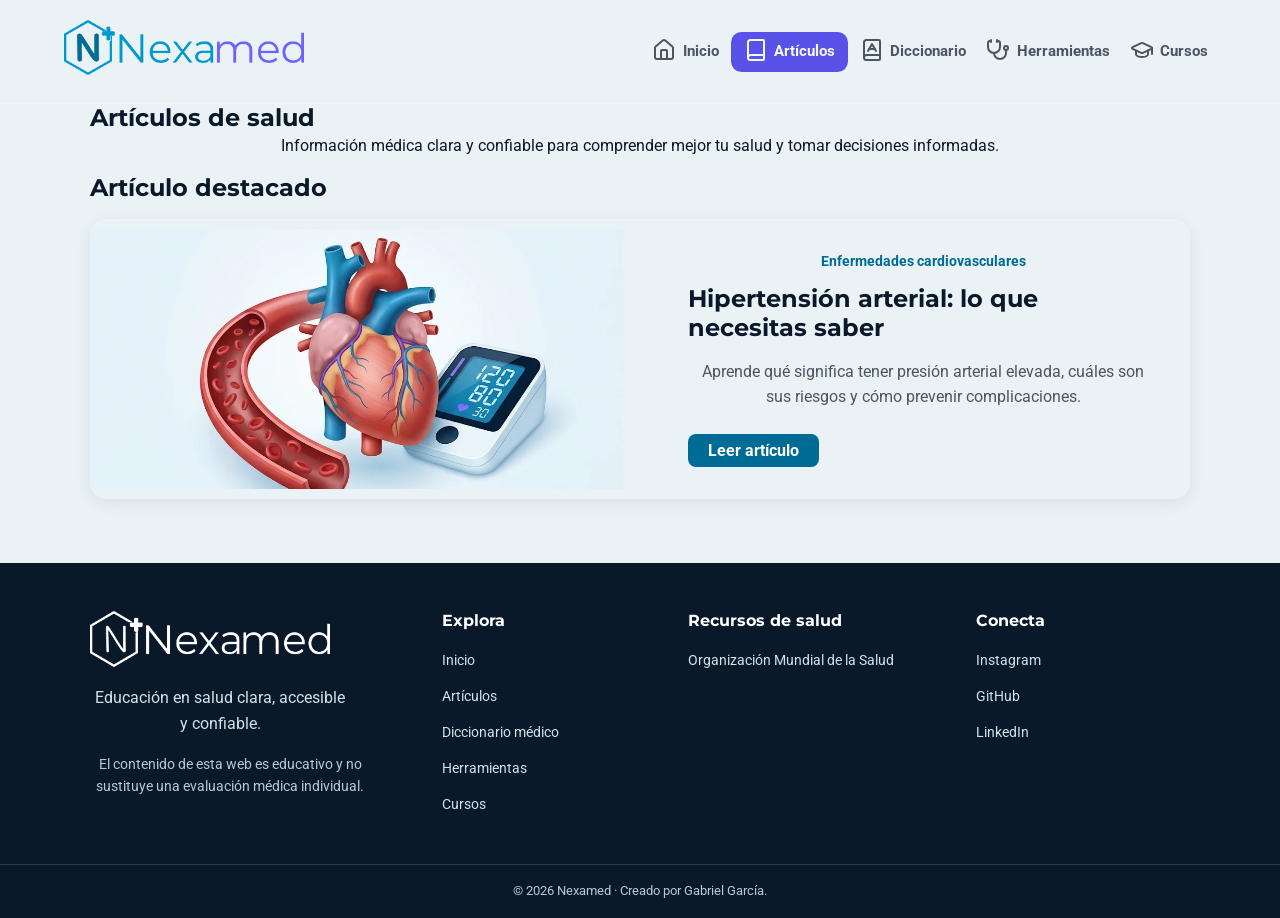
==== src/articulos.html @ eca6ac07 "feat: crear estructura inicial de pagina de articulos" ====
<!DOCTYPE html>
<html lang="es">
<head>
    <meta charset="UTF-8">
    <meta name="viewport" content="width=device-width, initial-scale=1.0">
    <title>Artículos | Nexamed</title>
    <meta name="description" content="Artículos de educación en salud basados en evidencia científica.">
    <link rel="icon" href="imagenes/Nexamed-favicon.svg" type="image/svg+xml">
    <link rel="stylesheet" href="css/estilos.css">
</head>
<body>
    <header class="cabecera">
    <a class="marca" href="../index.html" aria-label="Nexamed Edu, página de inicio">
      <img src="imagenes/Nexamed-logo.png" alt="Nexamed Logo">
    </a>

    <nav class="navegacion" id="menu__principal" aria-label="navegación principal">

      <a class="navegacion__enlace" href="../index.html">
        <span class="navegacion__icono" aria-hidden="true">
          <svg xmlns="http://www.w3.org/2000/svg" width="24" height="24" viewBox="0 0 24 24" fill="none" stroke="currentColor" stroke-width="2" stroke-linecap="round" stroke-linejoin="round" class="lucide lucide-house preview-icon"><path d="M15 21v-8a1 1 0 0 0-1-1h-4a1 1 0 0 0-1 1v8"/><path d="M3 10a2 2 0 0 1 .709-1.528l7-6a2 2 0 0 1 2.582 0l7 6A2 2 0 0 1 21 10v9a2 2 0 0 1-2 2H5a2 2 0 0 1-2-2z"/></svg>
        </span>
        <span>Inicio</span>
      </a>

      <a class="navegacion__enlace" href="articulos.html" aria-current="page">
        <span class="navegacion__icono" aria-hidden="true"><svg xmlns="http://www.w3.org/2000/svg" width="24" height="24" viewBox="0 0 24 24" fill="none" stroke="currentColor" stroke-width="2" stroke-linecap="round" stroke-linejoin="round" class="lucide lucide-book preview-icon"><path d="M4 19.5v-15A2.5 2.5 0 0 1 6.5 2H19a1 1 0 0 1 1 1v18a1 1 0 0 1-1 1H6.5a1 1 0 0 1 0-5H20"/></svg></span>
        <span>Artículos</span>
      </a>

      <a class="navegacion__enlace" href="#">
        <span class="navegacion__icono" aria-hidden="true">
          <svg xmlns="http://www.w3.org/2000/svg" width="24" height="24" viewBox="0 0 24 24" fill="none" stroke="currentColor" stroke-width="2" stroke-linecap="round" stroke-linejoin="round" class="lucide lucide-book-a preview-icon"><path d="M4 19.5v-15A2.5 2.5 0 0 1 6.5 2H19a1 1 0 0 1 1 1v18a1 1 0 0 1-1 1H6.5a1 1 0 0 1 0-5H20"/><path d="m8 13 4-7 4 7"/><path d="M9.1 11h5.7"/></svg>
        </span>
        <span>Diccionario</span>
      </a>

      <a class="navegacion__enlace" href="#">
        <span class="navegacion__icono" aria-hidden="true">
          <svg xmlns="http://www.w3.org/2000/svg" width="24" height="24" viewBox="0 0 24 24" fill="none" stroke="currentColor" stroke-width="2" stroke-linecap="round" stroke-linejoin="round" class="lucide lucide-stethoscope preview-icon"><path d="M11 2v2"/><path d="M5 2v2"/><path d="M5 3H4a2 2 0 0 0-2 2v4a6 6 0 0 0 12 0V5a2 2 0 0 0-2-2h-1"/><path d="M8 15a6 6 0 0 0 12 0v-3"/><circle cx="20" cy="10" r="2"/></svg>
        </span>
        <span>Herramientas</span>
      </a>

      <a class="navegacion__enlace" href="#">
        <span class="navegacion__icono" aria-hidden="true">
          <svg xmlns="http://www.w3.org/2000/svg" width="24" height="24" viewBox="0 0 24 24" fill="none" stroke="currentColor" stroke-width="2" stroke-linecap="round" stroke-linejoin="round" class="lucide lucide-graduation-cap preview-icon"><path d="M21.42 10.922a1 1 0 0 0-.019-1.838L12.83 5.18a2 2 0 0 0-1.66 0L2.6 9.08a1 1 0 0 0 0 1.832l8.57 3.908a2 2 0 0 0 1.66 0z"/><path d="M22 10v6"/><path d="M6 12.5V16a6 3 0 0 0 12 0v-3.5"/></svg>
        </span>
        <span>Cursos</span>
      </a>

    </nav>

    <button class="menu__toggle" type="button" aria-label="Abrir menú de navegación" aria-expanded="false" aria-controls="menu__principal">
      <svg
    xmlns="http://www.w3.org/2000/svg"
    width="28"
    height="28"
    viewBox="0 0 24 24"
    fill="none"
    stroke="currentColor"
    stroke-width="2"
    stroke-linecap="round"
    stroke-linejoin="round"
    aria-hidden="true"
  >
    <path d="M4 6h16M4 12h16M4 18h16"/>
  </svg>
    </button>
  </header>

    <main class="contenido">
        
        <section class="articulos__presentacion" aria-labelledby="titulo__articulos">
            <h1 id="titulo__principal">Artículos de salud</h1>
            <p>Información médica clara y confiable para comprender mejor tu salud y tomar decisiones informadas.</p>
        </section>

        <section class="articulos__destacados" aria-labelledby="titulo__destacados">
            <h2 id="titulo__destacados">Artículo destacado</h2>
            <article class="articulo__destacado">
                <img class="articulo__imagen" src="imagenes/hipertension-arterial.png" alt="Ilustración sobre la hipertension">
                <div class="articulo__informacion">
                    <p class="articulo__categoria">Enfermedades cardiovasculares</p>
                    <h3 class="articulo__titulo">Hipertensión arterial: lo que necesitas saber</h3>
                    <p class="articulo__descripcion">Aprende qué significa tener presión arterial elevada, cuáles son sus riesgos y cómo prevenir complicaciones.</p>
                    <a class="articulo__enlace" href="#">Leer artículo</a>
                </div>
            </article>
        </section>

    </main>

     <footer class="pie">
    <div class="pie__contenido">
      <section class="pie__marca">
        <a class="pie__logo" href="index.html">
          <img src="imagenes/Nexamed-logo-blanco1.png" alt="Nexamed Logo">
        </a>
        <p class="pie__descripcion">Educación en salud clara, accesible y confiable.</p>
        <p class="pie__aviso">El contenido de esta web es educativo y no sustituye una evaluación médica individual.</p>
      </section>
      
      <nav class="pie__columna" aria-label="Explorar Nexamed">
        <h2>Explora</h2>
        <ul>
          <li><a href="../index.html">Inicio</a></li>
          <li><a href="articulos.html">Artículos</a></li>
          <li><a href="#">Diccionario médico</a></li>
          <li><a href="#">Herramientas</a></li>
          <li><a href="#">Cursos</a></li>
        </ul>
      </nav>
      
      <section class="pie__columna">
        <h2>Recursos de salud</h2>
        <ul>
          <li><a href="#" target="_blank" rel="noopener noreferrer">Organización Mundial de la Salud</a></li>
        </ul>
      </section>
      
      <section class="pie__columna">
      <h2>Conecta</h2>
      <ul>
        <li>
          <a href="https://www.instagram.com/md_gabrielgarcia"
             target="_blank"
             rel="noopener noreferrer">
            Instagram
          </a>
        </li>
        <li>
          <a href="https://github.com/medgabrielgarcia-star/nexamed"
             target="_blank"
             rel="noopener noreferrer">
            GitHub
          </a>
        </li>
        <li>
          <a href="https://www.linkedin.com/in/gabriel-marcelo-garcia-villacis-51a0a8239"
             target="_blank"
             rel="noopener noreferrer">
            LinkedIn
          </a>
        </li>
      </ul>
    </section>
    </div>
    
      <div class="pie__inferior">
    <p>© 2026 Nexamed · Creado por Gabriel García.</p>
  </div>
  
  </footer>

    <script src="js/script.js" defer></script>
</body>
</html>
---- src/css/estilos.css ----
/* FUENTES DEL PROYECTO*/
@font-face{
  font-family: "Roboto";
  src: url("../fuentes/roboto-v51-latin-regular.woff2");
  font-weight: 400;
  font-style: normal;
  font-display: swap;
}

@font-face{
  font-family: "Roboto";
  src: url("../fuentes/roboto-v51-latin-700.woff2");
  font-weight: 700;
  font-style: normal;
  font-display: swap;
}

@font-face{
  font-family: "Montserrat";
  src: url("../fuentes/montserrat-v31-latin-600.woff2");
  font-weight: 600;
  font-style: normal;
  font-display: swap;
}

@font-face{
  font-family: "Montserrat";
  src: url("../fuentes/montserrat-v31-latin-700.woff2");
  font-weight: 700;
  font-style: normal;
  font-display: swap;
}

:root {
  /* MARCA */
  --azul-medico: #0099CC;
  --azul-accion: #006B94;
  --violeta: #6C63FF;
  --violeta-accion: #5A51E8;
  --coral: #E05A38;
  --coral-action: #c23E1E;

  /* NEUTROS */
  --azul-profundo: #0A1929;
  --negro: #111111;
  --gris-texto: #4A5560;
  --gris-claro: #F2F5F7;
  --blanco: #FFFFFF;

  /* ROLES(se usan en el resto del CSS) */
  --color-fondo: #EAF2F6;
  --color-superficie: #F5F8FA;
  --color-texto: var(--azul-profundo);
  --color-texto-secundario:var(--gris-texto);
  --color-enlace: var(--azul-accion);
  --color-borde: #D4E3EC;

  /* TIPOGRAFIA */
  --fuente-titulos: "Montserrat", system-ui, sans-serif;
  --fuente-texto: "Roboto", system-ui, sans-serif; 
}

/* BASE */
*, *::before, *::after{
  box-sizing: border-box;
  margin: 0;
}

body{
  font-family: var(--fuente-texto);
  color: var(--color-texto);
  background-color: var(--color-fondo);
  line-height: 1.6;
  min-width: 320px;
}

h1, h2, h3{
  font-family: var(--fuente-titulos);
  line-height: 1.2;
}

a{
  color: var(--color-enlace);
  text-decoration: none;
}

/* CABECERA */
.cabecera{
  display: flex;
  align-items: center;
  justify-content: space-between;
  gap: 2rem;
  padding: 1.25rem 5%;
  background-color: var(--color-fondo);
  border-bottom: 1px solid var(--gris-claro);
}

.marca img{
  width: 240px;
  height: auto;
}

.marca__nombre{
  font-family: var(--fuente-titulos);
  font-size: 1.5rem;
  font-weight: 700;
  letter-spacing: -0.04em;
}

.marca__nombre span{
  color: var(--azul-accion)
}

/* NAVEGACIÓN */
.navegacion{
  display: flex;
  align-items: center;
  justify-content: flex-end;
  gap: 0.25rem;
  min-width: 0;
}

.navegacion__enlace{
  display: flex;
  align-items: center;
  justify-content: center;
  gap: 0.4rem;
  padding-inline: 0.5rem;
  white-space: nowrap;
  border-radius: 0.65rem;
  color:var(--gris-texto);
  font-size: 0.95rem;
  font-weight: 700;
  transition: background-color 0.2s, color 0.2s;
}

.navegacion__enlace:hover, .navegacion__enlace[aria-current="page"] {
  color: var(--color-superficie);
  background-color: var(--violeta-accion);
  padding: 0.4rem 0.8rem;
}

.navegacion__icono{
  font-size: 1.2rem;
  line-height: 1;
}

/* MENU DESPEGABLE*/

.menu__toggle{
  display: none;
  padding: 0.5rem;
  color: var(--color-texto);
  background: transparent;
  border: none;
  border-radius: 8px;
  cursor: pointer;
}

/* CONTENIDO INICIAL */

.contenido{
  width: min(100% - 2rem, 1100px);
  margin-inline: auto;
}

.presentacion{
  display: grid;
  grid-template-columns: minmax(0, 1.2fr) minmax(0, 0.8fr);
  align-items: center;
  gap: 2rem;
  max-width: 1100px;
  padding:clamp(1.5rem, 5vw, 3rem);
  background-color: var(--color-superficie);
  border: 1px solid var(--color-borde);
  border-radius: 16px;
  box-shadow: 0 4px 16px rgb(10 25 41 / 5%);
  margin: 0 auto;
}

.presentacion__etiqueta{
  display: inline-block;
  margin: 0;
  padding: 0.4rem 0.8rem;
  color: var(--azul-accion);
  background-color: var(--color-fondo);
  border-radius: 999px;
  font-size: 0.85;
  font-weight: 700;
}

.presentacion h1{
  max-width: 600px;
  margin-block: 1.25rem 1rem;
  font-size: clamp(2rem, 3.5vw, 3rem);
  line-height: 1.15;
  letter-spacing: -0.04em;
}

.presentacion__descripcion{
  max-width: 540px;
  margin-block: 0;
  color:var(--color-texto-secundario);
  font-size: 1.1rem;
  line-height: 1.8;
}

.presentacion__visual{
  display: flex;
  align-items: center;
  justify-content: center;
  min-width: 0;
}

.presentacion__visual img{
  display: block;
  width: 100%;
  max-width: 420px;
  height: auto;
  object-fit: contain;
}

/* BUSCADOR DEL DICCIONARIO MEDICO*/

.buscador__diccionario {
  margin-top: 1.5rem;
  max-width: 600px;
}

.buscador__diccionario-etiqueta{
  display: block;
  margin-bottom: 0.5rem;
  font-size: 0.9rem;
  font-weight: 600;
  color: var(--color-texto);
}

.buscador__diccionario-campo{
  display: flex;
  gap: 0.5rem;
}

.buscador__diccionario input{
  flex: 1;
  min-width: 0;
  padding: 0.85rem 1rem;
  border: 1px solid var(--color-borde);
  border-radius: 8px;
  background-color: var(--color-superficie);
  color:var(--color-texto);
  font: inherit
}

.buscador__diccionario input:focus-visible {
  outline: 2px solid var(--color-primario);
  outline-offset: 2px;
}

.buscador__diccionario button{
  padding: 0.85rem 1.1rem;
  border: none;
  border-radius: 8px;
  background-color: var(--violeta);
  color: white;
  font: inherit;
  font-weight: 600;
  cursor:pointer;
  transition: background-color 0.2s ease;
}

.buscador__diccionario button:hover{
  background-color: var(--violeta-accion);
}

.buscador__diccionario button:focus-visible{
  outline: 2px solid var(--color-primario);
  outline-offset: 3px;
}

/* ACCESOS A LAS SECCIONES */

.secciones {
  display: grid;
  grid-template-columns: repeat(2, minmax(0, 1fr));
  gap: 1rem;
  margin-block: 2.5rem 3rem;
}

.tarjeta {
  position: relative;
  display: flex;
  flex-direction: column;
  align-items: flex-start;
  padding: 1.5rem;
  background-color: var(--color-superficie);
  border: 1px solid var(--color-borde);
  border-radius: 16px;
  text-decoration: none;
}

.tarjeta__icono {
  display: grid;
  place-items: center;
  width: 3rem;
  height: 3rem;
  margin-bottom: 1rem;
  color: var(--azul-accion);
  background-color: var(--color-fondo);
  border-radius: 12px;
}

.tarjeta__icono svg {
  display: block;
  width: 1.5rem;
  height: 1.5rem;
  flex-shrink: 0;
}


.tarjeta__titulo {
  margin: 0 0 0.5rem;
  color: var(--color-texto);
  font-family: var(--fuente-titulos);
  font-size: 1.15rem;
  line-height: 1.4;
}

.tarjeta__descripcion {
  margin: 0;
  color: var(--color-texto-secundario);
  font-size: 0.95rem;
  line-height: 1.6;
}


.tarjeta__flecha {
  align-self: flex-end;
  margin-top: 0.75rem;
  color: var(--azul-accion);
  font-size: 1.25rem;
  line-height: 1;
  transition: transform 180ms ease;
}

.tarjeta {
  transition:
    border-color 180ms ease,
    box-shadow 180ms ease,
    transform 180ms ease;
}

.tarjeta:hover {
  border-color: var(--azul-medico);
  box-shadow: 0 8px 24px rgb(10 25 41 / 8%);
  transform: translateY(-3px);
}

.tarjeta:hover .tarjeta__flecha {
  transform: translate(2px, -2px);
}

.tarjeta:focus-visible {
  outline: 3px solid var(--azul-medico);
  outline-offset: 3px;
}

@media (prefers-reduced-motion: reduce) {
  .tarjeta,
  .tarjeta__flecha {
    transition: none;
  }

  .tarjeta:hover {
    transform: none;
  }
}


/* TERMINOS MEDICOS POPULARES */

/*.terminos__populares {
  margin-block: 3rem;
}

.terminos__populares .contenedor {
  width: min(100% - 2rem, 1100px);
  margin-inline: auto;
}

.terminos__populares h2 {
  font-size: clamp(1.6rem, 3vw, 2.2rem);
  letter-spacing: -0.03em;
}

.terminos__populares .contenedor > p {
  margin-bottom: 1.5rem;
  color: var(--color-texto-secundario);
  font-size: 1.05rem;
}*/ 

.terminos__populares {
  margin-block: 3rem;
}

.terminos__populares h2, p{
  text-align: center;
  margin-bottom: 1rem;
}
.lista__terminos {
  display: grid;
  grid-template-columns: repeat(3, minmax(0, 1fr));
  gap: 1rem;
}

.tarjeta__termino {
  min-width: 0;
  padding: 1.25rem;
  background-color: var(--color-superficie);
  border: 1px solid var(--color-borde);
  border-radius: 16px;
}

.tarjeta__termino h3 {
  margin-bottom: 0.65rem;
  color: var(--color-texto);
  font-size: 1.1rem;
}

.tarjeta__termino p {
  margin-bottom: 0.85rem;
  color: var(--color-texto-secundario);
  font-size: 0.95rem;
  line-height: 1.6;
}

.tarjeta__termino span {
  display: inline-block;
  padding: 0.25rem 0.65rem;
  color: var(--azul-accion);
  background-color: var(--color-fondo);
  border-radius: 999px;
  font-size: 0.8rem;
  font-weight: 600;
}


/* ORIENTACION PARA EL VISITANTE */

.orientacion {
  margin-block: 3rem;
}

.orientacion__encabezado {
  margin-bottom: 1.5rem;
  display: flex;
  flex-direction: column;
  justify-content: center;
  align-items: center;
  gap: 0.5rem;
}

.orientacion__encabezado h2{
  margin-bottom: 0.75rem;
  font-size: clamp(1.6rem, 3vw, 2.2rem);
  letter-spacing: -0.03em;
  text-align: center;
}

.orientacion__encabezado p {
  color: var(--color-texto-secundario); 
  font-size: 1.05rem;
}

.orientacion__lista{
  display: grid;
  grid-template-columns: repeat(2, minmax(0, 1fr));
  gap: 1rem;
}

.orientacion__item {
  padding: 1.7rem;
  background-color: var(--color-superficie);
  border: 1px solid var(--color-borde);
  border-radius: 16px;
}

.orientacion__item h3{
  margin-bottom: 0.9rem;
  font-size: 1.05rem;
}

.orientacion__item p{
  color: var(--color-texto-secundario);
  font-size: 0.95rem;
}

/* FOOTER */

.pie{
  margin-top: 4rem;
  background-color: var(--azul-profundo);
  color: var(--blanco);
}

.pie__contenido {
  width: min(100% - 2.5rem, 1100px);
  margin-inline: auto;
  padding-block: 3rem;
  display: grid;
  grid-template-columns: 1.5fr 1fr 1.2fr 1fr;
  gap: 2rem;
}

.pie__logo img{
  width: 240px;
  height: auto;
}


.pie__descripcion{
  max-width: 260px;
  margin: 0.7rem 0 1rem;
  color:#D5E1E9;
}

.pie__aviso{
  max-width: 280px;
  margin:0;
  color:#B9C9D5;
  font-size: 0.875rem;
  line-height:1.6;
}

.pie__columna { 
  margin: 0; 
}

.pie__columna h2 {
  margin: 0 0 1rem;
  font-family: var(--fuente-titulos);
  font-size: 1rem;
  font-weight: 700;
}

.pie__columna ul {
  display: grid;
  gap: 0.65rem;
  margin: 0;
  padding: 0;
  list-style: none;
}

.pie__columna a {
  color: #D5E1E9;
  font-size: 0.9rem;
  text-decoration: none;
  overflow-wrap: anywhere;
  transition: color 0.2s ease;
}

.pie__columna a:hover {
  color: var(--azul-medico);
  text-decoration: underline;
  text-underline-offset: 0.2em;
}

.pie__columna a:focus-visible,
.pie__logo:focus-visible {
  outline: 2px solid var(--azul-medico);
  outline-offset: 4px;
}

.pie__inferior {
  border-top: 1px solid rgb(255 255 255 / 15%);
  padding: 1rem 1.25rem;
  text-align: center;
}

.pie__inferior p {
  margin: 0;
  color: #B9C9D5;
  font-size: 0.8rem;
}

@media (min-width: 501px) and (max-width: 920px) {

  .cabecera {
    position: relative;
    justify-content: space-between;
  }

  .menu__toggle {
    display: flex;
    align-items: center;
    justify-content: center;
  }

  .navegacion {
    display: none;
    position: absolute;
    top: 100%;
    right: 1rem;
    z-index: 1000;
    flex-direction: column;
    gap: 0.5rem;
    min-width: 220px;
    padding: 1rem;
    background-color: var(--color-superficie);
    border: 1px solid var(--color-borde);
    border-radius: 12px;
    box-shadow: 0 4px 16px rgb(10 25 40 / 12%);
  }

  .navegacion.active {
    display: flex;
  }

  .navegacion__enlace {
    justify-content: flex-start;
  }
}


/* NAVEGACIÓN MOVIL */

@media (max-width: 375px) {
  .navegacion__enlace > span:not(.navegacion__icono) {
    display: none;
  }

  .navegacion__enlace {
    justify-content: center;
    min-height: 3rem;
  }
}

/* ADAPCION TABLETAS*/
@media (max-width: 850px) {

    .lista__terminos {
    grid-template-columns: repeat(2, minmax(0, 1fr));
  }

  .pie__contenido {
    grid-template-columns: repeat(2, minmax(0, 1fr));
    gap: 2rem;
  }
}

@media (max-width: 500px){
  .cabecera{
    display: block;
    padding: 1rem 1.25rem;
  }

  .marca{
    display: inline-block;
    display: flex;
    justify-content: center;
    align-items: center;
  }

  .navegacion{
    position: fixed;
    z-index: 1000;
    right: 0;
    bottom: 0; 
    left: 0;
    display: grid;
    grid-template-columns: repeat(5, minmax(0, 1fr));
    gap: 0;
    padding: 0.5rem 0.25rem;
    padding-bottom: calc(0.5rem + env(safe-area-inset-bottom));
    background-color: var(--blanco);
    border-top: 1px solid #DCE3E8; 
  }

  .navegacion__enlace {
    flex-direction: column;
    gap: 0.25rem;
    min-width: 0;
    min-height: 3.5rem;
    padding: 0.4rem 0.1rem;
    border-radius: 0.5rem;
    font-size: 0.68rem;
    text-align: center;
    overflow-wrap: anywhere;
  }

  .navegacion__icono {
    font-size: 1.25rem;
  }

  .contenido {
    padding-bottom: 6rem;
  }

  .presentacion {
    padding-block: 2rem 1.25rem;
    grid-template-columns: 1fr;
    gap: 1.5rem;
  }

  .lista__terminos {
    grid-template-columns: 1fr;
  }


   .orientacion__encabezado{
    margin: 1.5rem;
    padding: 0.4rem;
  }

  .orientacion__lista{
    grid-template-columns: 1fr;
  }

   .secciones {
    grid-template-columns: 1fr;
  }

 .pie {
    display: none;
  }

  /*.pie__contenido { grid-template-columns: 1fr; gap: 1.5rem; padding-block: 2rem; }
  .pie__columna { display: none; }    
  .pie__marca  { text-align: center; }
  .pie__descripcion, .pie__aviso { max-width: none; }
}*/
}

@media (max-width: 700px) {
  .presentacion {
    grid-template-columns: minmax(0, 1fr);
    gap: 1.5rem;
    padding: 1.25rem;
  }

  .presentacion__contenido {
    min-width: 0;
  }

  .presentacion h1 {
    font-size: clamp(1.8rem, 7vw, 2.4rem);
    overflow-wrap: break-word;
  }

  .presentacion__descripcion {
    overflow-wrap: break-word;
  }

  .buscador-diccionario__campo {
    flex-wrap: wrap;
  }

  .buscador-diccionario input {
    width: 100%;
  }

  .presentacion__visual{
    width: 100%;
    justify-self: center;
  }

  .presentacion__visual img {
    display: block;
    width: 100%;
    max-width: 260px;
    height: auto;
    margin-inline: auto;
  }
}


/* ===============================================================
        PAGINA: ARTÍCULOS 
===================================================================*/

.articulo__destacado{
    display: grid;
    grid-template-columns: repeat(2, 1fr);
    align-items: center;
    gap: 2rem;
    background-color: --var(--blanco);
    border-radius: 16px;
    overflow: hidden;
    box-shadow: 0 4px 16px rgb(10, 25, 41, 0.08);
}

#titulo__destacados{
    margin-bottom: 1rem;
}

.articulo__imagen{
    width: 100%;
    height: 260px;
    display: block;
    object-fit: cover;
}

.articulo__informacion{
    padding: 2rem;
}

.articulo__categoria{
    color: var(--azul-accion);
    font-size: 0.85rem;
    font-weight: 700;
    margin-bottom: 0.75rem;
}

.articulo__titulo{
    color: var(--color-texto);
    font-size: 1.5rem;
    margin-bottom: 1rem;
}

.articulo__descripcion{
    color: var(--color-texto-secundario);
    font-size: 1rem;
    line-height: 1.6;
    margin-bottom: 1.5rem;
}

.articulo__enlace{
    display: inline-block;
    background-color: var(--azul-accion);
    color: var(--blanco);
    padding: 0.25rem 1.25rem;
    border-radius: 8px;
    text-decoration: none;
    font-weight: 700;
    transition: background-color 0.3s ease;
}

.articulo__enlace:hover{
    background-color: var(--azul-profundo);
}


@media (max-width: 700px) {
    .articulo__destacado {
        grid-template-columns: 1fr;
    }

    .articulo__informacion{
        padding: 1.25rem
    }

    .articulo__imagen {
    height: 220px;
}
}
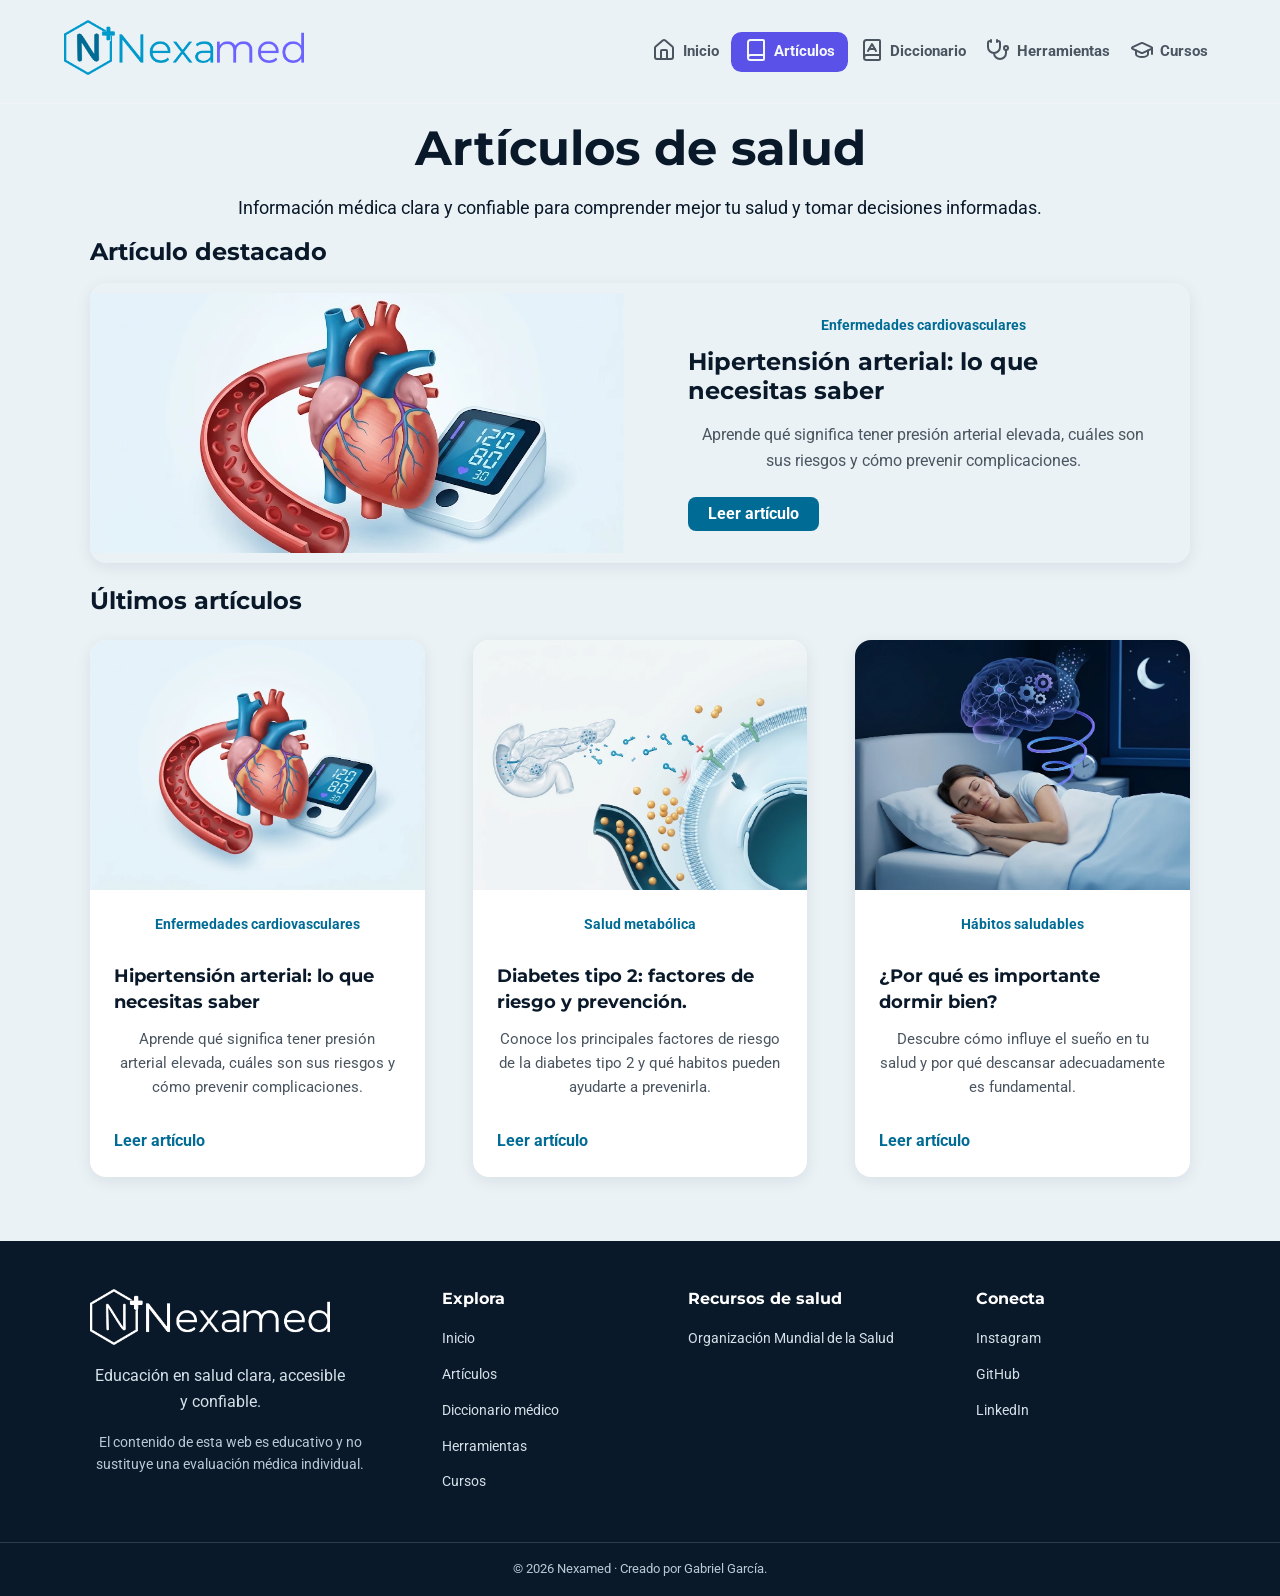
==== commit 54975483: "feat: completar diseño del artículo de hipertensión" ====
--- a/src/articulos.html
+++ b/src/articulos.html
@@ -84,9 +84,44 @@
                     <p class="articulo__categoria">Enfermedades cardiovasculares</p>
                     <h3 class="articulo__titulo">Hipertensión arterial: lo que necesitas saber</h3>
                     <p class="articulo__descripcion">Aprende qué significa tener presión arterial elevada, cuáles son sus riesgos y cómo prevenir complicaciones.</p>
-                    <a class="articulo__enlace" href="#">Leer artículo</a>
+                    <a class="articulo__enlace" href="articulos/hipertension.html">Leer artículo</a>
                 </div>
             </article>
+        </section>
+
+        <section class="articulos__recientes" aria-labelledby="titulo__recientes">
+            <h2 id="titulo__recientes">Últimos artículos</h2>
+            <div class="articulos__lista">
+                <article class="articulo__reciente">
+                <img class="articulo__reciente-imagen" src="imagenes/hipertension-arterial.png" alt="Ilustración sobre la hipertension">
+                <div class="articulo__reciente-informacion">
+                    <p class="articulo__reciente-categoria">Enfermedades cardiovasculares</p>
+                    <h3 class="articulo__reciente-titulo">Hipertensión arterial: lo que necesitas saber</h3>
+                    <p class="articulo__reciente-descripcion">Aprende qué significa tener presión arterial elevada, cuáles son sus riesgos y cómo prevenir complicaciones.</p>
+                    <a class="articulo__reciente-enlace" href="articulos/hipertension.html">Leer artículo</a>
+                </div>
+            </article>
+
+             <article class="articulo__reciente">
+                <img class="articulo__reciente-imagen" src="imagenes/diabetes-tipo-2.png" alt="Ilustración sobre la diabetes tipo 2">
+                <div class="articulo__reciente-informacion">
+                    <p class="articulo__reciente-categoria">Salud metabólica</p>
+                    <h3 class="articulo__reciente-titulo">Diabetes tipo 2: factores de riesgo y prevención.</h3>
+                    <p class="articulo__reciente-descripcion">Conoce los principales factores de riesgo de la diabetes tipo 2 y qué habitos pueden ayudarte a prevenirla.</p>
+                    <a class="articulo__reciente-enlace" href="#">Leer artículo</a>
+                </div>
+            </article>
+
+             <article class="articulo__reciente">
+                <img class="articulo__reciente-imagen" src="imagenes/sueño.png" alt="ilustración sobre el descanso y el sueño saludable">
+                <div class="articulo__reciente-informacion">
+                    <p class="articulo__reciente-categoria">Hábitos saludables</p>
+                    <h3 class="articulo__reciente-titulo">¿Por qué es importante dormir bien?</h3>
+                    <p class="articulo__reciente-descripcion">Descubre cómo influye el sueño en tu salud y por qué descansar adecuadamente es fundamental.</p>
+                    <a class="articulo__reciente-enlace" href="#">Leer artículo</a>
+                </div>
+            </article>
+            </div>
         </section>
 
     </main>
--- a/src/css/estilos.css
+++ b/src/css/estilos.css
@@ -777,6 +777,17 @@
         PAGINA: ARTÍCULOS 
 ===================================================================*/
 
+.articulos__presentacion p {
+    font-size: 1.1rem
+}
+
+#titulo__principal{
+    text-align: center;
+    margin: 1rem;
+    font-size: 3em;
+}
+
+
 .articulo__destacado{
     display: grid;
     grid-template-columns: repeat(2, 1fr);
@@ -847,8 +858,277 @@
     .articulo__informacion{
         padding: 1.25rem
     }
-
-    .articulo__imagen {
-    height: 220px;
-}
+}
+
+#titulo__recientes{
+    margin: 1.5rem 0;
+}
+
+.articulos__lista{
+    display: grid;
+    grid-template-columns: repeat(3, 1fr);
+    gap: 3rem;
+}
+
+.articulo__reciente{
+    background-color: var(--blanco);
+    border-radius: 16px;
+    overflow: hidden;
+    box-shadow: 0 4px 16px rgba(10, 25, 41, 0.08);
+    display: flex;
+    flex-direction: column;
+}
+
+.articulo__reciente-imagen{
+    width: 100%;
+    height: auto;
+}
+
+.articulo__reciente-informacion{
+    padding: 1.5rem;
+    display: flex;
+    flex-direction: column;
+    gap: 0.75rem;
+    flex: 1;
+}
+
+.articulo__reciente-categoria{
+    color: var(--azul-accion);
+    font-size: 0.85rem;
+    font-weight: 700;
+}
+
+.articulo__reciente-titulo{
+    color: var(--azul-profundo);
+    font-size: 1.15rem;
+    font-weight: 700;
+    line-height: 1.4;
+}
+
+.articulo__reciente-descripcion {
+    color: var(--gris-texto);
+    font-size: 0.95rem;
+    line-height: 1.6;
+}
+
+.articulo__reciente-enlace {
+    color: var(--azul-accion);
+    font-weight: 700;
+    text-decoration: none;
+    margin-top: auto;
+    transition: color 0.2s ease;
+}
+
+.articulo__reciente-enlace:hover {
+    color: var(--violeta-accion);
+    text-decoration: underline;
+}
+
+/* MAIN */
+
+.articulo{
+    width: min(100% - 2rem, 900px);
+    margin: 2rem auto;
+    padding: clamp(1.25rem, 4vw, 3rem);
+    background-color: var(--blanco);
+    border-radius: 1rem;
+    box-shadow: 0 4px 20px rgba(10, 25, 41, 0.06);
+}
+
+/* ENCABEZADO DEL ARTÍCULO */
+
+.articulo__encabezado {
+    text-align: center;
+    max-width: 750px;
+    margin: 0 auto 2rem;
+}
+
+.articulo__encabezado .articulo__categoria {
+    display: inline-block;
+    margin-bottom: 0.75rem;
+}
+
+.articulo__encabezado .articulo__titulo {
+    font-size: clamp(2rem, 4vw, 2.8rem);
+    color: var(--color-texto);
+    margin-bottom: 1rem;
+}
+
+.articulo__encabezado .articulo__descripcion {
+    font-size: 1.1rem;
+    color: var(--color-texto-secundario);
+    line-height: 1.7;
+}
+
+.articulo__metadatos{
+    font-size: 0.85rem;
+    display: flex;
+    flex-direction: column;
+    align-items: start;
+    line-height: 0.80;
+    color: var(--color-texto-secundario)
+}
+
+/* IMAGEN PRINCIPAL DEL ARTÍCULO */
+
+.articulo__imagen-principal {
+    margin: 0 auto 2.5rem;
+}
+
+.articulo__imagen-principal img {
+    display: block;
+    width: 100%;
+    aspect-ratio: 16 / 9;
+    object-fit: cover;
+    border-radius: 0.75rem;
+}
+
+.articulo__imagen-principal figcaption {
+    margin-top: 0.75rem;
+    font-size: 0.875rem;
+    color: var(--color-texto-secundario);
+    text-align: center;
+}
+
+/* ÍNDICE DE CONTENIDOS */
+
+.articulo__indice {
+    padding: 1.5rem 2rem;
+    margin-bottom: 2.5rem;
+    background-color: var(--color-fondo);
+    border-left: 4px solid var(--azul-medico);
+    border-radius: 0.5rem;
+}
+
+.articulo__indice h2 {
+    font-size: 1.25rem;
+    margin-bottom: 1rem;
+}
+
+.articulo__indice ol {
+    padding-left: 1.5rem;
+}
+
+.articulo__indice li {
+    margin-bottom: 0.5rem;
+}
+
+.articulo__indice a {
+    color: var(--color-enlace);
+    transition: color 0.2s ease;
+}
+
+.articulo__indice a:hover {
+    color: var(--color-accion);
+    text-decoration: underline;
+}
+
+/* CONTENIDO DEL ARTÍCULO */
+
+.articulo > section {
+    margin-bottom: 2.5rem;
+}
+
+.articulo > section h2 {
+    font-size: 1.6rem;
+    color: var(--color-texto);
+    margin-bottom: 1rem;
+}
+
+.articulo > section p {
+    margin-bottom: 1rem;
+    line-height: 1.8;
+    color: var(--color-texto);
+    text-align: justify;
+}
+
+.articulo > section ul,
+.articulo > section ol {
+    padding-left: 1.5rem;
+    margin-bottom: 1rem;
+}
+
+.articulo > section li {
+    margin-bottom: 0.6rem;
+    line-height: 1.7;
+}
+
+/* REFERENCIAS BIBLIOGRÁFICAS */
+
+.articulo > section:last-of-type li {
+    margin-bottom: 1rem;
+    font-size: 0.9rem;
+    line-height: 1.7;
+    overflow-wrap: anywhere;
+}
+
+.articulo > section:last-of-type a {
+    color: var(--color-enlace);
+    text-decoration: underline;
+    text-underline-offset: 3px;
+}
+
+.articulo > section:last-of-type a:hover {
+    color: var(--color-accion);
+}
+
+/* Tablet */
+@media (max-width: 900px) {
+    .articulos__lista {
+        grid-template-columns: repeat(2, 1fr);
+    }
+}
+
+/* Móvil */
+@media (max-width: 600px) {
+    .articulos__lista {
+        grid-template-columns: 1fr;
+    }
+}
+
+/* ENLACE PARA VOLVER A LOS ARTÍCULOS */
+
+.articulo__volver {
+    display: block;
+    width: min(100% - 2rem, 900px);
+    margin: 2rem auto 1rem;
+    color: var(--color-enlace);
+    font-weight: 700;
+    transition: color 0.2s ease;
+}
+
+.articulo__volver:hover {
+    color: var(--color-accion);
+    text-decoration: underline;
+}
+
+/* DISEÑO RESPONSIVE DEL ARTÍCULO */
+
+@media (max-width: 600px) {
+    .articulo {
+        width: min(100% - 1.5rem, 900px);
+        margin: 1rem auto;
+        padding: 1.25rem;
+        border-radius: 0.75rem;
+    }
+
+    .articulo__encabezado .articulo__titulo {
+        font-size: 1.8rem;
+    }
+
+    .articulo__encabezado .articulo__descripcion {
+        font-size: 1rem;
+    }
+
+    .articulo__indice {
+        padding: 1.25rem;
+    }
+
+    .articulo > section h2 {
+        font-size: 1.4rem;
+    }
+
+    .articulo__imagen-principal {
+        margin-bottom: 2rem;
+    }
 }
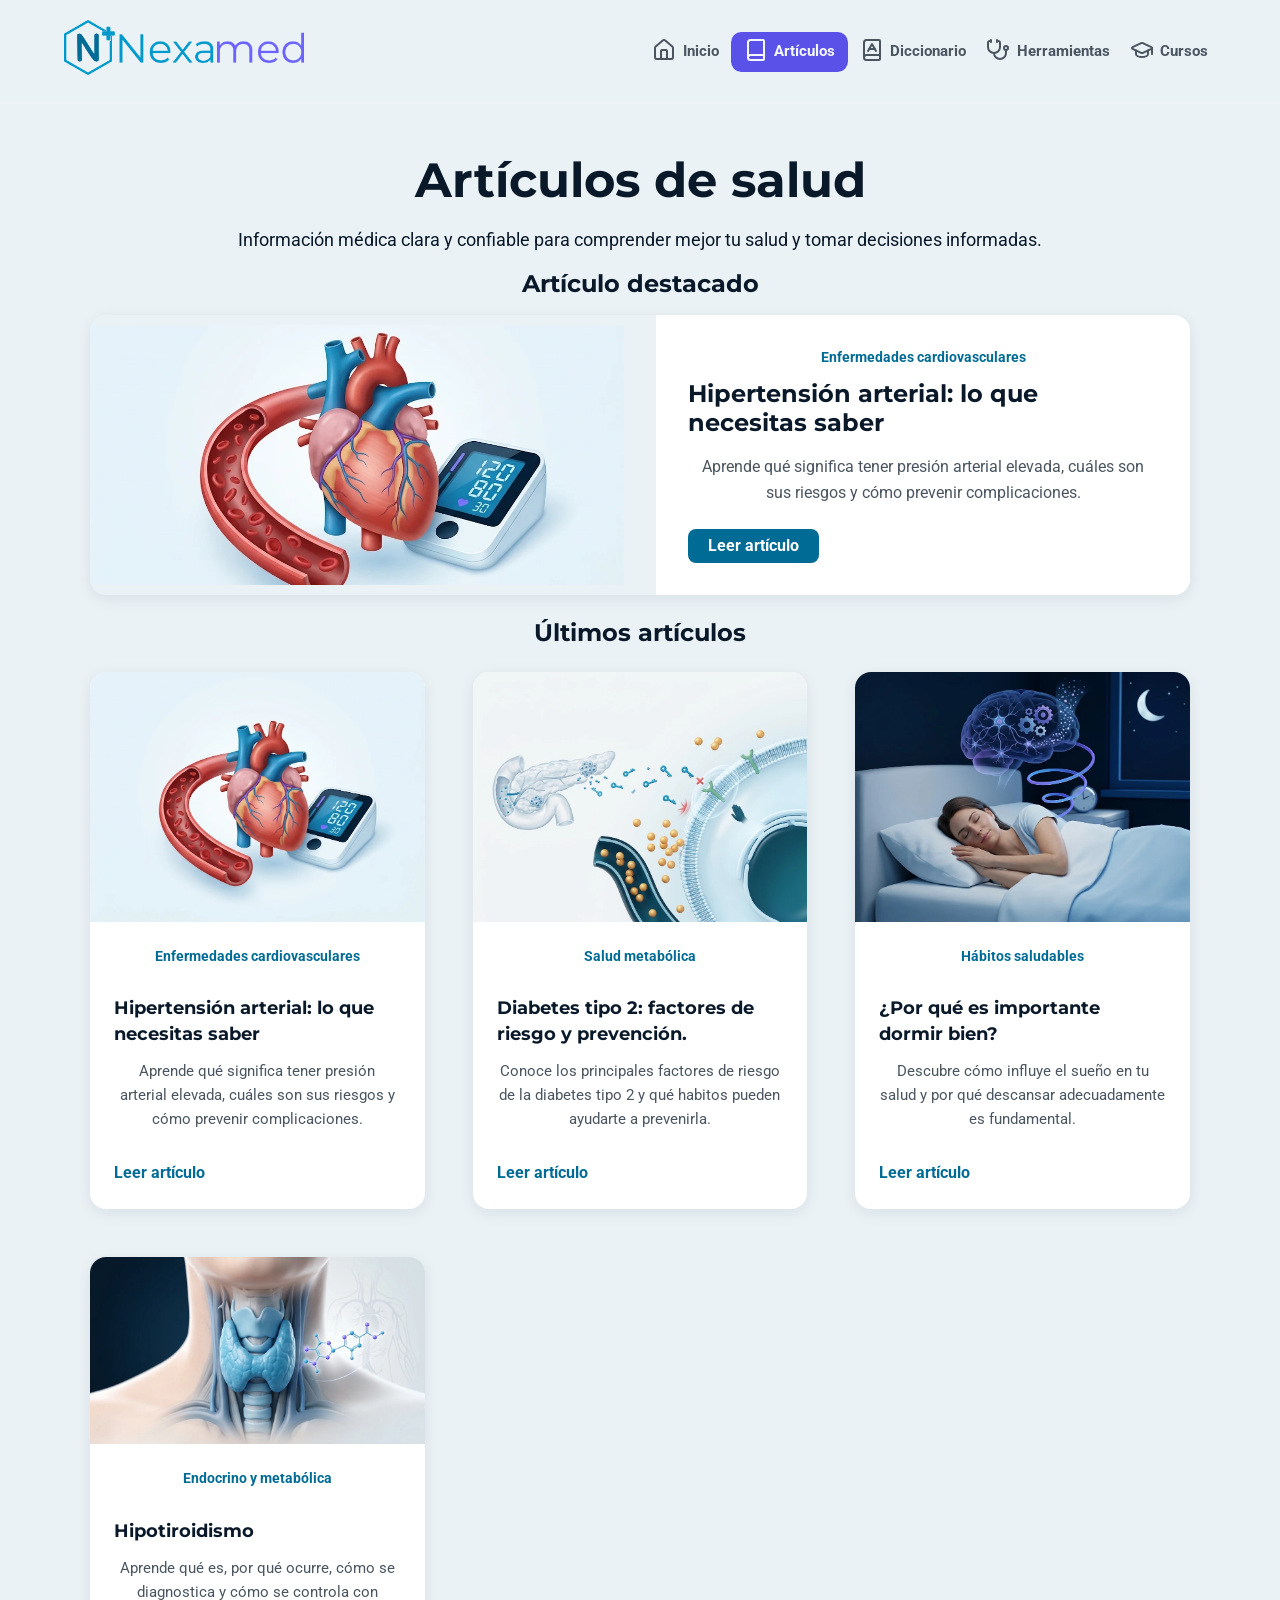
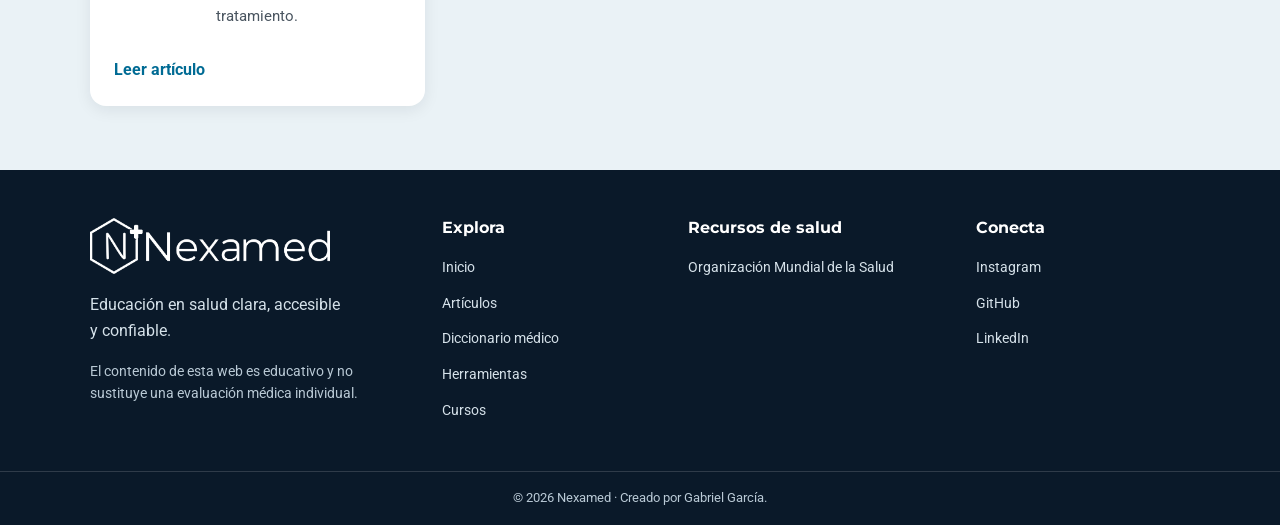
==== commit 18c51c81: "content: arreglando enlaces" ====
--- a/src/articulos.html
+++ b/src/articulos.html
@@ -108,7 +108,7 @@
                     <p class="articulo__reciente-categoria">Salud metabólica</p>
                     <h3 class="articulo__reciente-titulo">Diabetes tipo 2: factores de riesgo y prevención.</h3>
                     <p class="articulo__reciente-descripcion">Conoce los principales factores de riesgo de la diabetes tipo 2 y qué habitos pueden ayudarte a prevenirla.</p>
-                    <a class="articulo__reciente-enlace" href="#">Leer artículo</a>
+                    <a class="articulo__reciente-enlace" href="articulos/diabetes.html">Leer artículo</a>
                 </div>
             </article>
 
@@ -118,7 +118,16 @@
                     <p class="articulo__reciente-categoria">Hábitos saludables</p>
                     <h3 class="articulo__reciente-titulo">¿Por qué es importante dormir bien?</h3>
                     <p class="articulo__reciente-descripcion">Descubre cómo influye el sueño en tu salud y por qué descansar adecuadamente es fundamental.</p>
-                    <a class="articulo__reciente-enlace" href="#">Leer artículo</a>
+                    <a class="articulo__reciente-enlace" href="articulos/sueño.html">Leer artículo</a>
+                </div>
+            </article>
+             <article class="articulo__reciente">
+                <img class="articulo__reciente-imagen" src="imagenes/hipotiroidismo.png" alt="ilustración de una tiroides">
+                <div class="articulo__reciente-informacion">
+                    <p class="articulo__reciente-categoria">Endocrino y metabólica</p>
+                    <h3 class="articulo__reciente-titulo">Hipotiroidismo</h3>
+                    <p class="articulo__reciente-descripcion">Aprende qué es, por qué ocurre, cómo se diagnostica y cómo se controla con tratamiento.</p>
+                    <a class="articulo__reciente-enlace" href="articulos/hipotiroidismo.html">Leer artículo</a>
                 </div>
             </article>
             </div>
--- a/src/css/estilos.css
+++ b/src/css/estilos.css
@@ -162,6 +162,7 @@
 .contenido{
   width: min(100% - 2rem, 1100px);
   margin-inline: auto;
+  margin-top: 3rem;
 }
 
 .presentacion{
@@ -414,10 +415,11 @@
 
 .tarjeta__termino {
   min-width: 0;
-  padding: 1.25rem;
+  padding: 1.5rem 2rem;
   background-color: var(--color-superficie);
   border: 1px solid var(--color-borde);
   border-radius: 16px;
+  flex: 1;
 }
 
 .tarjeta__termino h3 {
@@ -478,7 +480,7 @@
 }
 
 .orientacion__item {
-  padding: 1.7rem;
+  padding: 2.5rem 1.7rem;
   background-color: var(--color-superficie);
   border: 1px solid var(--color-borde);
   border-radius: 16px;
@@ -492,6 +494,7 @@
 .orientacion__item p{
   color: var(--color-texto-secundario);
   font-size: 0.95rem;
+  text-align: start;
 }
 
 /* FOOTER */
@@ -511,6 +514,11 @@
   gap: 2rem;
 }
 
+.pie__marca{
+    display: flex;
+    flex-direction: column;
+}
+
 .pie__logo img{
   width: 240px;
   height: auto;
@@ -521,6 +529,7 @@
   max-width: 260px;
   margin: 0.7rem 0 1rem;
   color:#D5E1E9;
+  text-align: start;
 }
 
 .pie__aviso{
@@ -529,6 +538,7 @@
   color:#B9C9D5;
   font-size: 0.875rem;
   line-height:1.6;
+  text-align: start;
 }
 
 .pie__columna { 
@@ -582,7 +592,7 @@
   font-size: 0.8rem;
 }
 
-@media (min-width: 501px) and (max-width: 920px) {
+@media (min-width: 501px) and (max-width: 930px) {
 
   .cabecera {
     position: relative;
@@ -613,6 +623,8 @@
 
   .navegacion.active {
     display: flex;
+    flex-direction: column;
+    align-items: start;
   }
 
   .navegacion__enlace {
@@ -787,6 +799,14 @@
     font-size: 3em;
 }
 
+.articulos__destacados h2{
+    text-align: center;
+}
+
+.articulos__recientes h2{
+    text-align: center;
+}
+
 
 .articulo__destacado{
     display: grid;
@@ -812,6 +832,7 @@
 
 .articulo__informacion{
     padding: 2rem;
+    background-color: var(--blanco);
 }
 
 .articulo__categoria{
